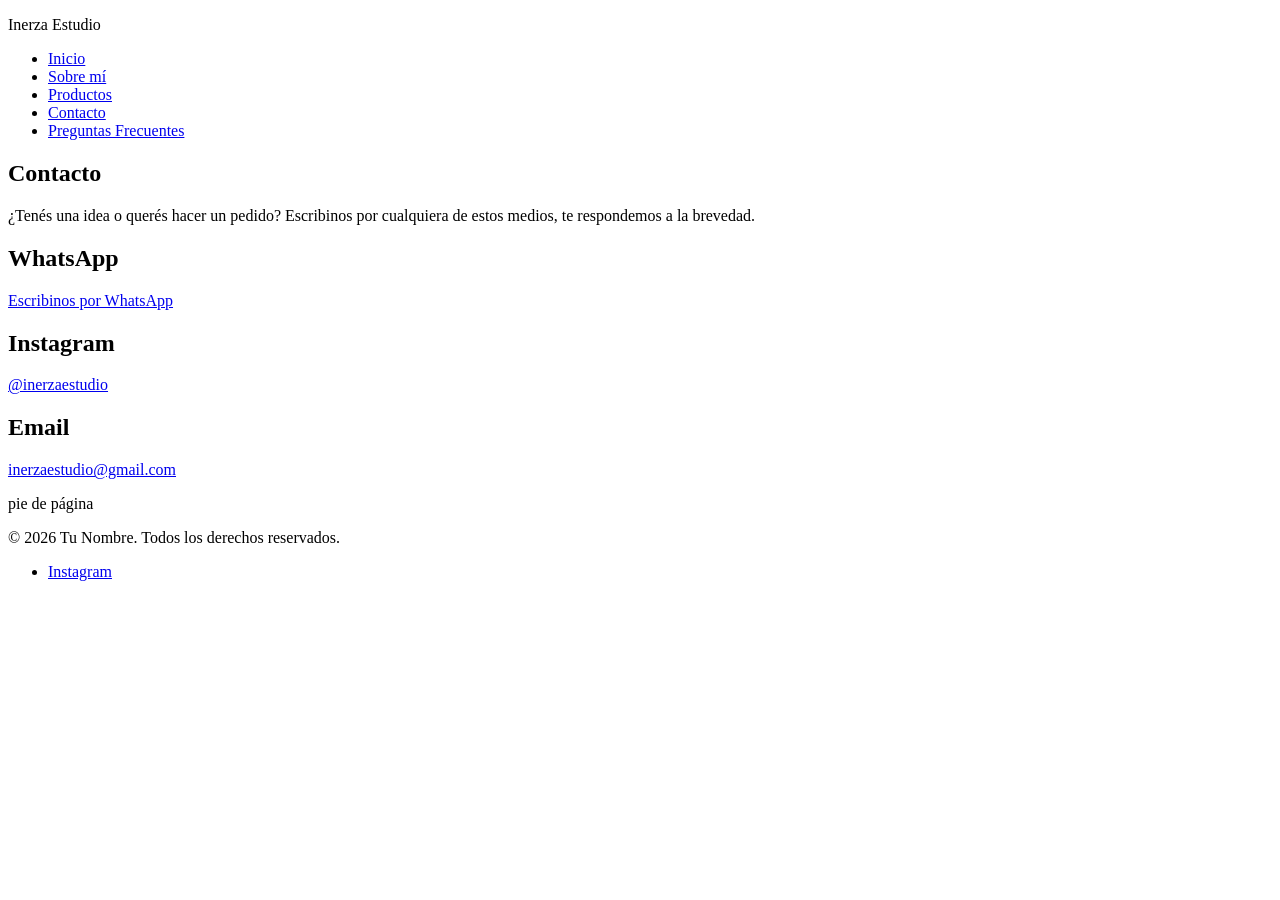
==== pages/Contacto.html @ 44decc6d "publicar en github" ====
<!DOCTYPE html>
<html lang="en">

<head>
    <meta charset="UTF-8">
    <meta name="viewport" content="width=device-width, initial-scale=1.0">
    <title>Document</title>
</head>

<body>
      <header>
    <p class="logo">Inerza Estudio</p>
    <nav>
      <ul>
        <li><a href="../index.html">Inicio</a></li>
        <li><a href="./Sobre mi.html">Sobre mí</a></li>
        <li><a href="./Productos.html">Productos</a></li>
        <li><a href="./Contacto.html">Contacto</a></li>
        <li><a href="./Preguntas Frecuentes.html">Preguntas Frecuentes</a></li>
      </ul>
    </nav>
  </header>

  
     <section id="contacto">
    <h1>Contacto</h1>
    <p>¿Tenés una idea o querés hacer un pedido? Escribinos por cualquiera de estos medios, te respondemos a la brevedad.</p>
 
    <h2>WhatsApp</h2>
    <p><a href="https://wa.me/5493412531684" target="_blank" rel="noopener">Escribinos por WhatsApp</a></p>
 
    <h2>Instagram</h2>
    <p><a href="https://instagram.com/inerzaestudio" target="_blank" rel="noopener">@inerzaestudio</a></p>
 
    <h2>Email</h2>
    <p><a href="mailto:inerzaestudio@gmail.com">inerzaestudio@gmail.com</a></p>
 
  </section>


    pie de página
   <footer>
    <p>&copy; 2026 Tu Nombre. Todos los derechos reservados.</p>
    <nav aria-label="Redes sociales">
      <ul>
        <li><a href="https://instagram.com/inerzaestudio" target="_blank" rel="noopener">Instagram</a></li>
      </ul>
    </nav>
  </footer>


</body>

</html>
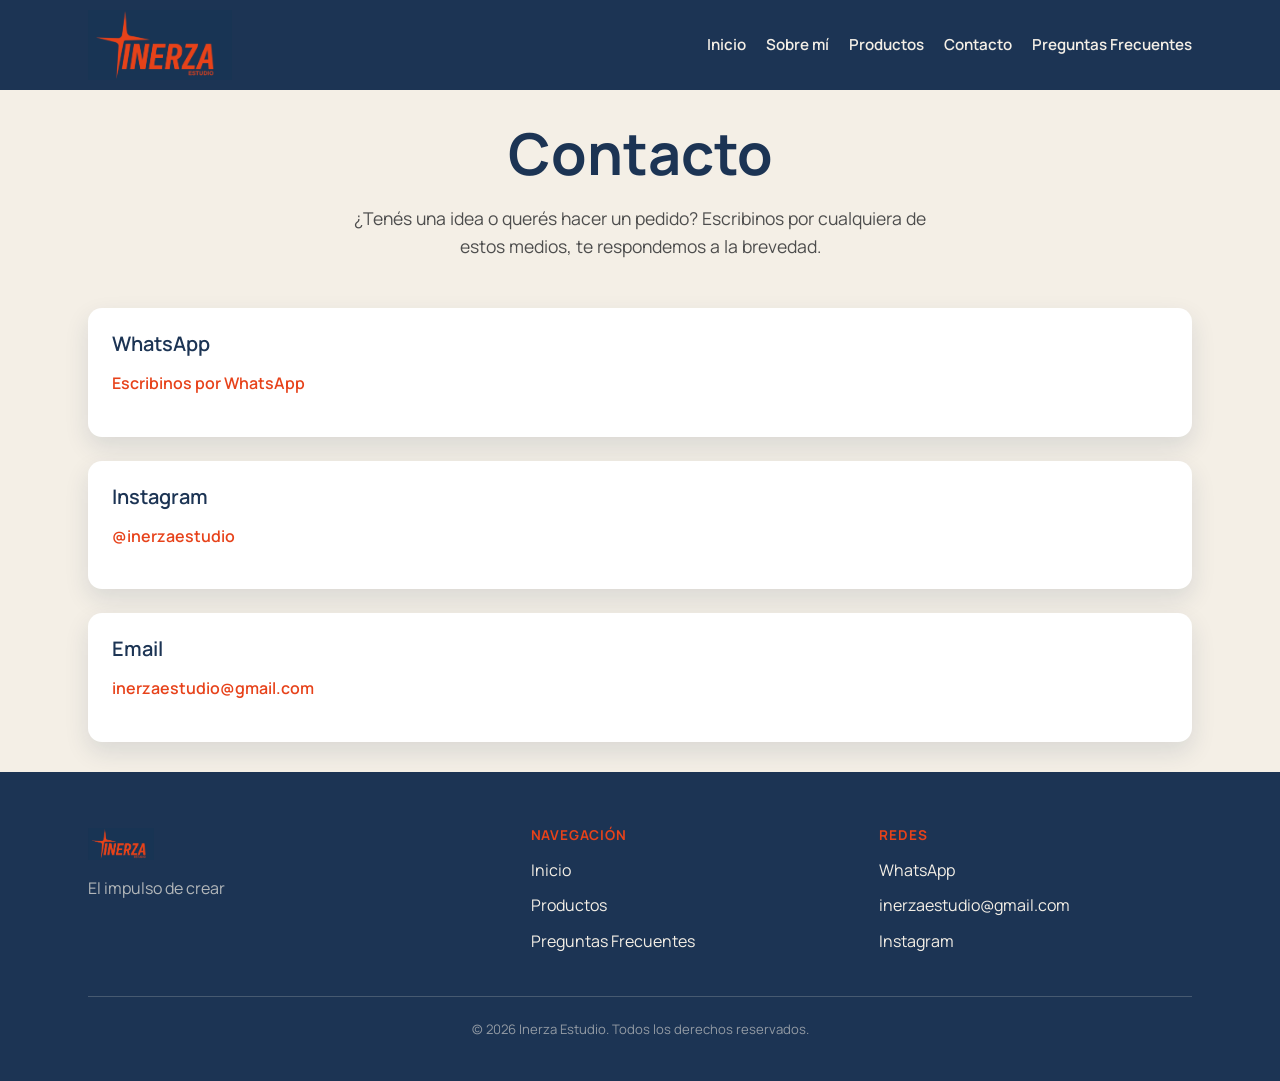
==== commit b4ccc697: "Publicar en GitHub" ====
--- a/pages/Contacto.html
+++ b/pages/Contacto.html
@@ -1,53 +1,89 @@
 <!DOCTYPE html>
-<html lang="en">
+<html lang="es">
 
 <head>
-    <meta charset="UTF-8">
-    <meta name="viewport" content="width=device-width, initial-scale=1.0">
-    <title>Document</title>
+  <meta charset="UTF-8">
+  <meta name="viewport" content="width=device-width, initial-scale=1.0">
+  <title>Contacto | Inerza Estudio</title>
+  <link rel="stylesheet" href="../styles/styles.css">
 </head>
 
 <body>
-      <header>
-    <p class="logo">Inerza Estudio</p>
-    <nav>
-      <ul>
-        <li><a href="../index.html">Inicio</a></li>
-        <li><a href="./Sobre mi.html">Sobre mí</a></li>
-        <li><a href="./Productos.html">Productos</a></li>
-        <li><a href="./Contacto.html">Contacto</a></li>
-        <li><a href="./Preguntas Frecuentes.html">Preguntas Frecuentes</a></li>
-      </ul>
-    </nav>
+
+  <header class="encabezado">
+    <div class="envolvente">
+      <div class="logo">
+        <img src="../assets/img/logo-inerza.png" alt="Inerza Estudio">
+      </div>
+      <nav class="nav-principal">
+        <ul>
+          <li><a href="../index.html">Inicio</a></li>
+          <li><a href="./sobre-mi.html">Sobre mí</a></li>
+          <li><a href="./productos.html">Productos</a></li>
+          <li><a href="./contacto.html">Contacto</a></li>
+          <li><a href="./preguntas-frecuentes.html">Preguntas Frecuentes</a></li>
+        </ul>
+      </nav>
+    </div>
   </header>
 
-  
-     <section id="contacto">
-    <h1>Contacto</h1>
-    <p>¿Tenés una idea o querés hacer un pedido? Escribinos por cualquiera de estos medios, te respondemos a la brevedad.</p>
- 
-    <h2>WhatsApp</h2>
-    <p><a href="https://wa.me/5493412531684" target="_blank" rel="noopener">Escribinos por WhatsApp</a></p>
- 
-    <h2>Instagram</h2>
-    <p><a href="https://instagram.com/inerzaestudio" target="_blank" rel="noopener">@inerzaestudio</a></p>
- 
-    <h2>Email</h2>
-    <p><a href="mailto:inerzaestudio@gmail.com">inerzaestudio@gmail.com</a></p>
- 
-  </section>
+  <main>
+    <section class="seccion">
+      <div class="envolvente">
+        <div class="seccion__encabezado">
+          <h1 class="titulo-h1">Contacto</h1>
+          <p class="subtitulo">¿Tenés una idea o querés hacer un pedido? Escribinos por cualquiera de estos medios, te respondemos a la brevedad.</p>
+        </div>
 
+        <div class="contacto-lista">
+          <div class="contacto-item">
+            <h3 class="titulo-h3">WhatsApp</h3>
+            <p><a href="https://wa.me/5493412531684" target="_blank" rel="noopener">Escribinos por WhatsApp</a></p>
+          </div>
 
-    pie de página
-   <footer>
-    <p>&copy; 2026 Tu Nombre. Todos los derechos reservados.</p>
-    <nav aria-label="Redes sociales">
-      <ul>
-        <li><a href="https://instagram.com/inerzaestudio" target="_blank" rel="noopener">Instagram</a></li>
-      </ul>
-    </nav>
+          <div class="contacto-item">
+            <h3 class="titulo-h3">Instagram</h3>
+            <p><a href="https://instagram.com/inerzaestudio" target="_blank" rel="noopener">@inerzaestudio</a></p>
+          </div>
+
+          <div class="contacto-item">
+            <h3 class="titulo-h3">Email</h3>
+            <p><a href="mailto:inerzaestudio@gmail.com">inerzaestudio@gmail.com</a></p>
+          </div>
+        </div>
+      </div>
+    </section>
+  </main>
+
+  <footer class="pie">
+    <div class="envolvente">
+      <div class="pie__grid">
+        <div>
+          <div class="pie__marca">
+            <img src="../assets/img/logo-inerza.png" alt="Inerza Estudio">
+          </div>
+          <p class="pie__lema">El impulso de crear</p>
+        </div>
+        <div>
+          <h3>Navegación</h3>
+          <ul>
+            <li><a href="../index.html">Inicio</a></li>
+            <li><a href="./productos.html">Productos</a></li>
+            <li><a href="./preguntas-frecuentes.html">Preguntas Frecuentes</a></li>
+          </ul>
+        </div>
+        <div>
+          <h3>Redes</h3>
+          <ul>
+           <li><a href="https://wa.me/5493412531684" target="_blank" rel="noopener">WhatsApp</a></li>
+            <li><a href="mailto:inerzaestudio@gmail.com">inerzaestudio@gmail.com</a></li>
+            <li><a href="https://instagram.com/inerzaestudio" target="_blank" rel="noopener">Instagram</a></li>
+          </ul>
+        </div>
+      </div>
+      <p class="pie__copy">&copy; 2026 Inerza Estudio. Todos los derechos reservados.</p>
+    </div>
   </footer>
-
 
 </body>
 
--- a/styles/styles.css
+++ b/styles/styles.css
@@ -0,0 +1,625 @@
+/* ==========================================================================
+   INERZA — Hoja de estilos
+   Paleta: azul #1c3454 (primario) / naranja #e7421a (secundario) / crema #F4EFE6 (acento)
+   Tipografía: Manrope (variable) — pesos 400 / 600 / 700
+   ========================================================================== */
+
+@import url('https://fonts.googleapis.com/css2?family=Manrope:wght@400;600;700&display=swap');
+
+/* ==========================================================================
+   1. Variables y reset
+   ========================================================================== */
+
+:root{
+  --color-primario: #1c3454;
+  --color-secundario: #e7421a;
+  --color-acento: #F4EFE6;
+  --color-texto: #2a2a2a;
+  --color-texto-claro: #f4efe6;
+
+  --fuente-base: 'Manrope', sans-serif;
+
+  --radio: 14px;
+  --sombra: 0 10px 24px rgba(28, 52, 84, 0.12);
+  --ancho-maximo: 1160px;
+}
+
+*{
+  box-sizing: border-box;
+}
+
+body{
+  margin: 0;
+  font-family: var(--fuente-base);
+  font-weight: 400;
+  color: var(--color-texto);
+  background-color: var(--color-acento);
+  line-height: 1.6;
+}
+
+img{
+  max-width: 100%;
+  display: block;
+}
+
+a{
+  color: inherit;
+  text-decoration: none;
+}
+
+ul{
+  list-style: none;
+  margin: 0;
+  padding: 0;
+}
+
+.envolvente{
+  max-width: var(--ancho-maximo);
+  margin: 0 auto;
+  padding: 0 28px;
+}
+
+/* ==========================================================================
+   2. Tipografía / jerarquía
+   ========================================================================== */
+
+h1, h2, h3{
+  font-family: var(--fuente-base);
+  color: var(--color-primario);
+  margin: 0 0 16px;
+  line-height: 1.15;
+}
+
+.titulo-h1{
+  font-size: clamp(2.4rem, 5vw, 3.6rem);
+  font-weight: 700;
+}
+
+.titulo-h2{
+  font-size: clamp(1.7rem, 3.5vw, 2.3rem);
+  font-weight: 600;
+}
+
+.titulo-h3{
+  font-size: 1.25rem;
+  font-weight: 600;
+}
+
+.subtitulo{
+  font-size: 1.1rem;
+  font-weight: 400;
+  color: #4d4d4d;
+  max-width: 55ch;
+  margin-left: auto;
+  margin-right: auto;
+}
+
+p{
+  font-weight: 400;
+  font-size: 1rem;
+}
+
+/* ==========================================================================
+   3. Botones
+   ========================================================================== */
+
+.boton{
+  display: inline-block;
+  padding: 14px 30px;
+  border-radius: 999px;
+  font-weight: 600;
+  font-size: 0.95rem;
+  transition: transform 0.15s ease;
+}
+
+.boton:hover{
+  transform: translateY(-2px);
+}
+
+.boton-primario{
+  background-color: var(--color-secundario);
+  color: var(--color-texto-claro);
+}
+
+.boton-secundario{
+  background-color: transparent;
+  border: 2px solid var(--color-primario);
+  color: var(--color-primario);
+}
+
+/* ==========================================================================
+   4. Header
+   ========================================================================== */
+
+.encabezado{
+  background-color: var(--color-primario);
+  padding: 10px 0;
+  position: sticky;
+  top: 0;
+  z-index: 10;
+}
+
+.logo img{
+  height: 70px;
+}
+
+.encabezado .envolvente{
+  display: flex;
+  align-items: center;
+  justify-content: space-between;
+  flex-wrap: wrap;
+  gap: 10px;
+}
+
+
+
+.nav-principal ul{
+  display: flex;
+  gap: 20px;
+  flex-wrap: wrap;
+}
+
+.nav-principal a{
+  color: var(--color-texto-claro);
+  font-weight: 600;
+  font-size: 0.95rem;
+}
+
+.nav-principal a:hover{
+  color: var(--color-secundario);
+}
+
+/* ==========================================================================
+   5. Hero
+   ========================================================================== */
+
+.hero{
+  padding: 30px 0;
+  text-align: center;
+}
+
+.hero__botones{
+  display: flex;
+  justify-content: center;
+  gap: 16px;
+  flex-wrap: wrap;
+  margin-top: 26px;
+}
+
+.hero figure{
+  margin: 10px auto 0;
+  max-width: 850px;
+}
+
+.hero figcaption{
+  text-align: center;
+  font-size: 0.9rem;
+  color: #6b6b6b;
+  margin-top: 10px;
+}
+
+/* ==========================================================================
+   6. Bienvenida
+   ========================================================================== */
+
+.bienvenida{
+  background-color: #ffffff;
+  padding: 30px 0;
+  text-align: center;
+}
+
+.bienvenida p{
+  max-width: 60ch;
+  margin: 0 auto;
+}
+
+/* ==========================================================================
+   7. Secciones generales
+   ========================================================================== */
+
+.seccion{
+  padding: 30px 0;
+}
+
+.seccion__encabezado{
+  text-align: center;
+  max-width: 640px;
+  margin: 0 auto 48px;
+}
+
+.seccion--clara{
+  background-color: #ffffff;
+  border-radius: 20px;
+}
+
+.boton-invertido{
+  background-color: var(--color-primario);
+  color: var(--color-texto-claro);
+}
+
+/* ==========================================================================
+   8. Tarjetas (productos / servicios)
+   ========================================================================== */
+
+.tarjetas{
+  display: grid;
+  grid-template-columns: repeat(3, 1fr);
+  gap: 30px;
+}
+
+.tarjeta{
+  background-color: #ffffff;
+  border-radius: var(--radio);
+  overflow: hidden;
+  box-shadow: var(--sombra);
+  display: flex;
+  flex-direction: column;
+}
+
+.tarjeta--horizontal{
+  flex-direction: row;
+  align-items: center;
+  gap: 30px;
+}
+
+.tarjeta--horizontal figure{
+  flex: 0 0 260px;
+}
+
+.tarjeta--horizontal figure img{
+  border-radius: var(--radio) 0 0 var(--radio);
+  height: 100%;
+  object-fit: cover;
+}
+
+.tarjeta--horizontal .tarjeta__cuerpo{
+  padding-left: 0;
+}
+
+@media (max-width: 700px){
+  .tarjeta--horizontal{
+    flex-direction: column;
+  }
+
+  .tarjeta--horizontal figure{
+    flex: none;
+  }
+
+  .tarjeta--horizontal figure img{
+    border-radius: var(--radio) var(--radio) 0 0;
+  }
+}
+
+.tarjeta__cuerpo{
+  padding: 24px;
+  display: flex;
+  flex-direction: column;
+  gap: 10px;
+  flex: 1;
+}
+
+.tarjeta__cuerpo p{
+  color: #55524d;
+  flex: 1;
+}
+
+.enlace-vermas{
+  color: var(--color-secundario);
+  font-weight: 600;
+}
+
+.enlace-vermas:hover{
+  text-decoration: underline;
+}
+
+/* ==========================================================================
+   9. Galería de trabajos
+   ========================================================================== */
+
+.galeria{
+  display: grid;
+  grid-template-columns: repeat(3, 1fr);
+  gap: 22px;
+}
+
+.galeria figure{
+  background: #ffffff;
+  padding: 10px 10px 16px;
+  border-radius: var(--radio);
+  box-shadow: var(--sombra);
+  margin: 0;
+  transition: box-shadow 0.3s ease;
+}
+
+.galeria figure img{
+  width: 100%;
+  height: 220px;
+  object-fit: cover;
+  border-radius: 8px;
+  transition: height 0.3s ease, object-fit 0.3s ease, background-color 0.3s ease;
+}
+
+.galeria li:hover figure{
+  box-shadow: 0 16px 32px rgba(28, 52, 84, 0.25);
+}
+
+.galeria li:hover figure img{
+  height: 320px;
+  object-fit: contain;
+  background-color: var(--color-acento);
+}
+
+.galeria figcaption{
+  text-align: center;
+  font-size: 0.85rem;
+  color: #6b6b6b;
+  margin-top: 8px;
+}
+
+/* ==========================================================================
+   10. Franja destacada (envíos / CTA)
+   ========================================================================== */
+
+.franja{
+  padding: 60px 0;
+  text-align: center;
+}
+
+.franja--secundaria{
+  background-color: var(--color-secundario);
+  color: var(--color-texto-claro);
+}
+
+.franja--secundaria h2{
+  color: var(--color-texto-claro);
+}
+
+.franja--primaria{
+  background-color: var(--color-primario);
+  color: var(--color-texto-claro);
+}
+
+.franja--primaria h2{
+  color: var(--color-texto-claro);
+}
+
+.franja p{
+  max-width: 55ch;
+  margin: 14px auto 0;
+}
+
+.icono-franja{
+  width: 50px;
+  margin: 0 auto 16px;
+}
+
+/* ==========================================================================
+   11. Contacto
+   ========================================================================== */
+
+.contacto-lista{
+  display: grid;
+  gap: 24px;
+  margin-top: 32px;
+}
+
+.contacto-item{
+  background-color: #ffffff;
+  border-radius: var(--radio);
+  padding: 24px;
+  box-shadow: var(--sombra);
+}
+
+.contacto-item a{
+  color: var(--color-secundario);
+  font-weight: 600;
+}
+
+/* ==========================================================================
+   12. Footer
+   ========================================================================== */
+
+.pie{
+  background-color: var(--color-primario);
+  color: var(--color-texto-claro);
+  padding: 56px 0 28px;
+}
+
+.pie__grid{
+  display: grid;
+  grid-template-columns: 1.3fr 1fr 1fr;
+  gap: 36px;
+  padding-bottom: 32px;
+  border-bottom: 1px solid rgba(244,239,230,0.2);
+}
+
+.pie__marca{
+  display: flex;
+  align-items: center;
+  gap: 10px;
+  margin-bottom: 14px;
+}
+
+.pie__marca img{
+  height: 32px;
+}
+
+.pie__lema{
+  color: rgba(244,239,230,0.7);
+  max-width: 32ch;
+}
+
+.pie h3{
+  color: var(--color-secundario);
+  font-size: 0.85rem;
+  text-transform: uppercase;
+  letter-spacing: 0.06em;
+  margin-bottom: 14px;
+}
+
+.pie ul li{
+  margin-bottom: 10px;
+}
+
+.pie ul a:hover{
+  text-decoration: underline;
+}
+
+.pie__copy{
+  text-align: center;
+  font-size: 0.82rem;
+  color: rgba(244,239,230,0.55);
+  margin-top: 22px;
+}
+
+/* ==========================================================================
+   13. Responsive
+   ========================================================================== */
+
+@media (max-width: 900px){
+  .tarjetas{
+    grid-template-columns: 1fr 1fr;
+  }
+
+  .pie__grid{
+    grid-template-columns: 1fr 1fr;
+  }
+}
+
+@media (max-width: 640px){
+  .nav-principal ul{
+    gap: 16px;
+  }
+
+  .tarjetas{
+    grid-template-columns: 1fr;
+  }
+
+  .pie__grid{
+    grid-template-columns: 1fr;
+  }
+}
+
+
+/* ==========================================================================
+   14. FAQ — bloques temáticos
+   ========================================================================== */
+
+.faq-bloque{
+  margin-bottom: 48px;
+}
+
+.faq-bloque__titulo{
+  display: flex;
+  align-items: center;
+  gap: 14px;
+  margin-bottom: 20px;
+}
+
+.faq-bloque__titulo .icono-franja{
+  margin: 0;
+  width: 40px;
+}
+
+.faq-bloque__titulo h2{
+  margin: 0;
+}
+
+
+.faq-bloque details{
+  background-color: #ffffff;
+  border-radius: var(--radio);
+  box-shadow: var(--sombra);
+  padding: 18px 24px;
+  margin-bottom: 14px;
+}
+
+.faq-bloque summary{
+  font-weight: 600;
+  color: var(--color-primario);
+  cursor: pointer;
+}
+
+.faq-bloque details p{
+  margin-top: 12px;
+  color: #55524d;
+}
+
+/* ==========================================================================
+   15. Servicios — lista
+   ========================================================================== */
+
+.servicios-lista{
+  display: flex;
+  flex-direction: column;
+}
+
+.servicio-item{
+  display: flex;
+  align-items: flex-start;
+  gap: 28px;
+  padding: 32px 0;
+  border-bottom: 1px solid rgba(28, 52, 84, 0.12);
+}
+
+.servicio-item:first-child{
+  padding-top: 0;
+}
+
+.servicio-item:last-child{
+  border-bottom: none;
+}
+
+.servicio-item__numero{
+  font-family: var(--fuente-base);
+  font-weight: 700;
+  font-size: 4rem;
+  color: var(--color-secundario);
+  flex: 0 0 auto;
+  min-width: 90px;
+  line-height: 1;
+}
+
+.servicio-item__texto p{
+  color: #55524d;
+  max-width: 60ch;
+}
+
+@media (max-width: 640px){
+  .servicio-item{
+    gap: 16px;
+  }
+}
+
+/* ==========================================================================
+   16. Sobre mí
+   ========================================================================== */
+
+.sobre-mi{
+  max-width: 700px;
+  margin: 0 auto;
+  padding: 48px 0;
+  background-color: var(--color-acento);
+  border-left: 6px solid var(--color-secundario);
+}
+
+.sobre-mi .tarjeta__cuerpo{
+  max-width: 65ch;
+  margin: 0 auto;
+  padding: 0 8px;
+}
+
+.sobre-mi h2{
+  text-align: center;
+}
+
+.sobre-mi .sobre-mi__lema{
+  font-style: italic;
+  font-weight: 600;
+  font-size: 1.3rem;
+  color: var(--color-primario);
+  text-align: center;
+  margin-top: 32px;
+  padding-top: 24px;
+  border-top: 1px solid rgba(28, 52, 84, 0.15);
+}
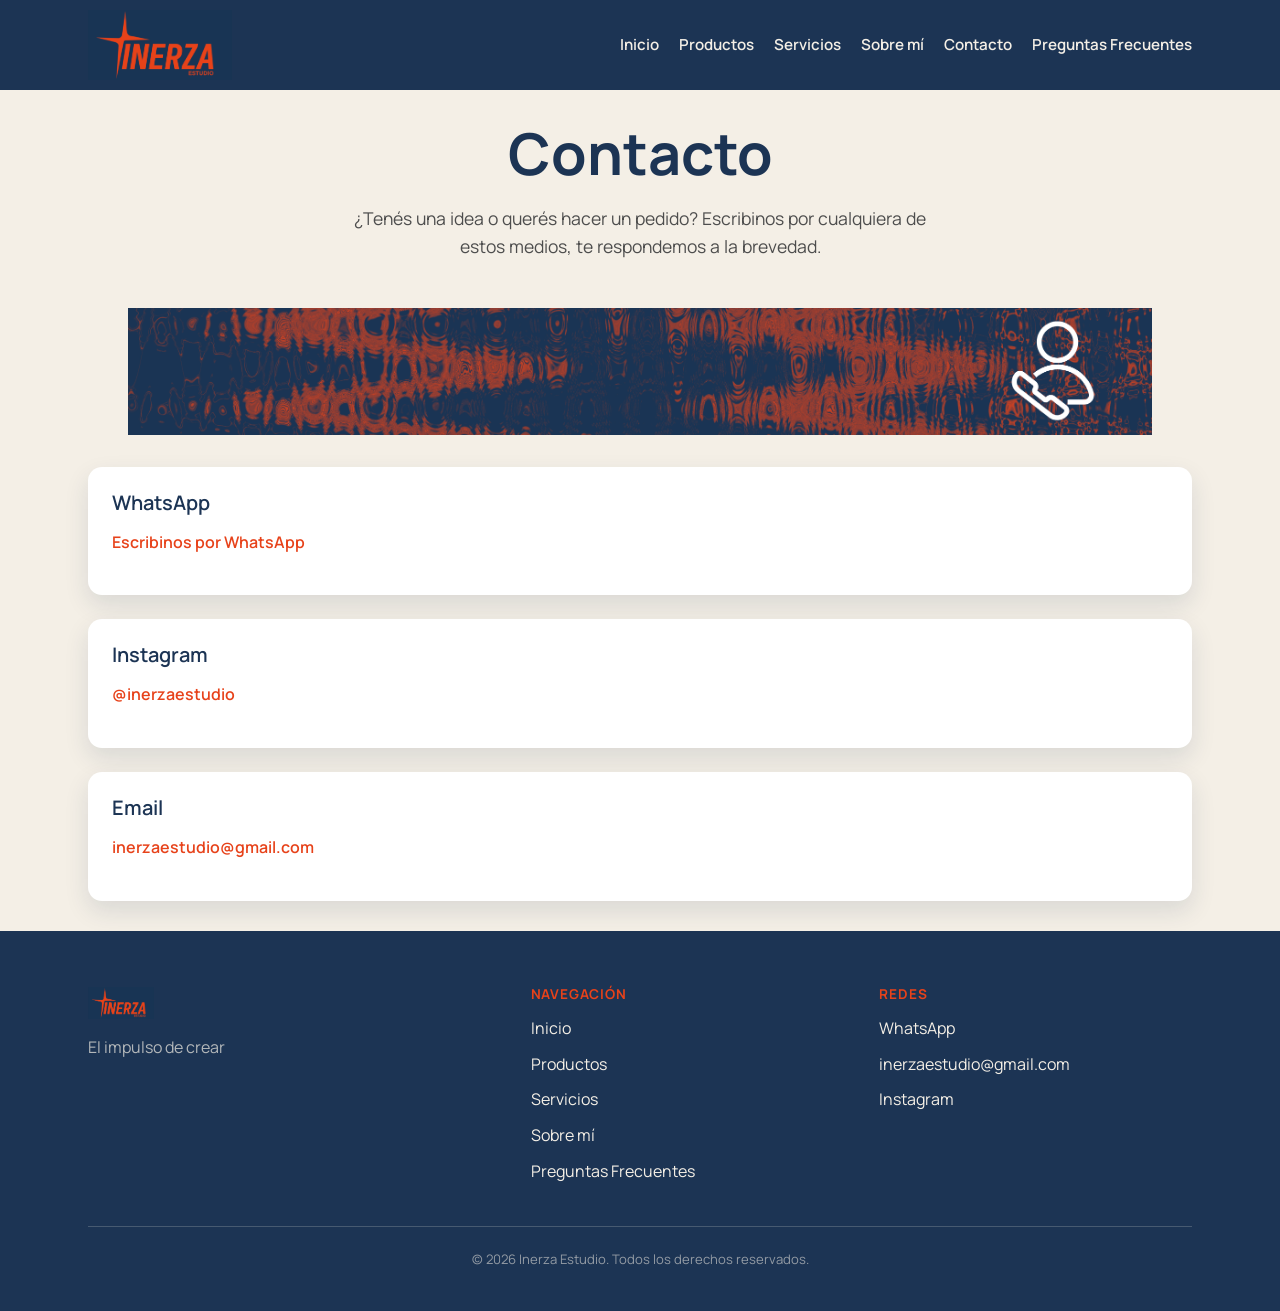
==== commit d42b5ef9: "publicar en github" ====
--- a/pages/Contacto.html
+++ b/pages/Contacto.html
@@ -12,16 +12,17 @@
 
   <header class="encabezado">
     <div class="envolvente">
-      <div class="logo">
+      <a href="../index.html" class="logo">
         <img src="../assets/img/logo-inerza.png" alt="Inerza Estudio">
-      </div>
+      </a>
       <nav class="nav-principal">
         <ul>
           <li><a href="../index.html">Inicio</a></li>
-          <li><a href="./sobre-mi.html">Sobre mí</a></li>
-          <li><a href="./productos.html">Productos</a></li>
-          <li><a href="./contacto.html">Contacto</a></li>
-          <li><a href="./preguntas-frecuentes.html">Preguntas Frecuentes</a></li>
+          <li><a href="productos.html">Productos</a></li>
+          <li><a href="servicios.html">Servicios</a></li>
+          <li><a href="sobre-mi.html">Sobre mí</a></li>
+          <li><a href="contacto.html">Contacto</a></li>
+          <li><a href="preguntas-frecuentes.html">Preguntas Frecuentes</a></li>
         </ul>
       </nav>
     </div>
@@ -35,19 +36,23 @@
           <p class="subtitulo">¿Tenés una idea o querés hacer un pedido? Escribinos por cualquiera de estos medios, te respondemos a la brevedad.</p>
         </div>
 
+        <figure class="contacto-figura">
+          <img src="../assets/img/contacto-banner.png" alt="Ilustración de contacto de INERZA Estudio">
+        </figure>
+
         <div class="contacto-lista">
           <div class="contacto-item">
-            <h3 class="titulo-h3">WhatsApp</h3>
+            <h2 class="titulo-h3">WhatsApp</h2>
             <p><a href="https://wa.me/5493412531684" target="_blank" rel="noopener">Escribinos por WhatsApp</a></p>
           </div>
 
           <div class="contacto-item">
-            <h3 class="titulo-h3">Instagram</h3>
+            <h2 class="titulo-h3">Instagram</h2>
             <p><a href="https://instagram.com/inerzaestudio" target="_blank" rel="noopener">@inerzaestudio</a></p>
           </div>
 
           <div class="contacto-item">
-            <h3 class="titulo-h3">Email</h3>
+            <h2 class="titulo-h3">Email</h2>
             <p><a href="mailto:inerzaestudio@gmail.com">inerzaestudio@gmail.com</a></p>
           </div>
         </div>
@@ -68,14 +73,16 @@
           <h3>Navegación</h3>
           <ul>
             <li><a href="../index.html">Inicio</a></li>
-            <li><a href="./productos.html">Productos</a></li>
-            <li><a href="./preguntas-frecuentes.html">Preguntas Frecuentes</a></li>
+            <li><a href="productos.html">Productos</a></li>
+            <li><a href="servicios.html">Servicios</a></li>
+            <li><a href="sobre-mi.html">Sobre mí</a></li>
+            <li><a href="preguntas-frecuentes.html">Preguntas Frecuentes</a></li>
           </ul>
         </div>
         <div>
           <h3>Redes</h3>
           <ul>
-           <li><a href="https://wa.me/5493412531684" target="_blank" rel="noopener">WhatsApp</a></li>
+            <li><a href="https://wa.me/5493412531684" target="_blank" rel="noopener">WhatsApp</a></li>
             <li><a href="mailto:inerzaestudio@gmail.com">inerzaestudio@gmail.com</a></li>
             <li><a href="https://instagram.com/inerzaestudio" target="_blank" rel="noopener">Instagram</a></li>
           </ul>
--- a/styles/styles.css
+++ b/styles/styles.css
@@ -155,6 +155,7 @@
 
 .nav-principal ul{
   display: flex;
+  justify-content: flex-end;
   gap: 20px;
   flex-wrap: wrap;
 }
@@ -210,7 +211,7 @@
 
 .bienvenida p{
   max-width: 60ch;
-  margin: 0 auto;
+  margin: 16px auto 0;
 }
 
 /* ==========================================================================
@@ -591,6 +592,18 @@
   }
 }
 
+.servicios-figura{
+  margin-bottom: 40px;
+}
+
+.servicios-figura img{
+  display: block;
+  width: 100%;
+  max-height: 480px;
+  object-fit: contain;
+  border-radius: var(--radio);
+}
+
 /* ==========================================================================
    16. Sobre mí
    ========================================================================== */
